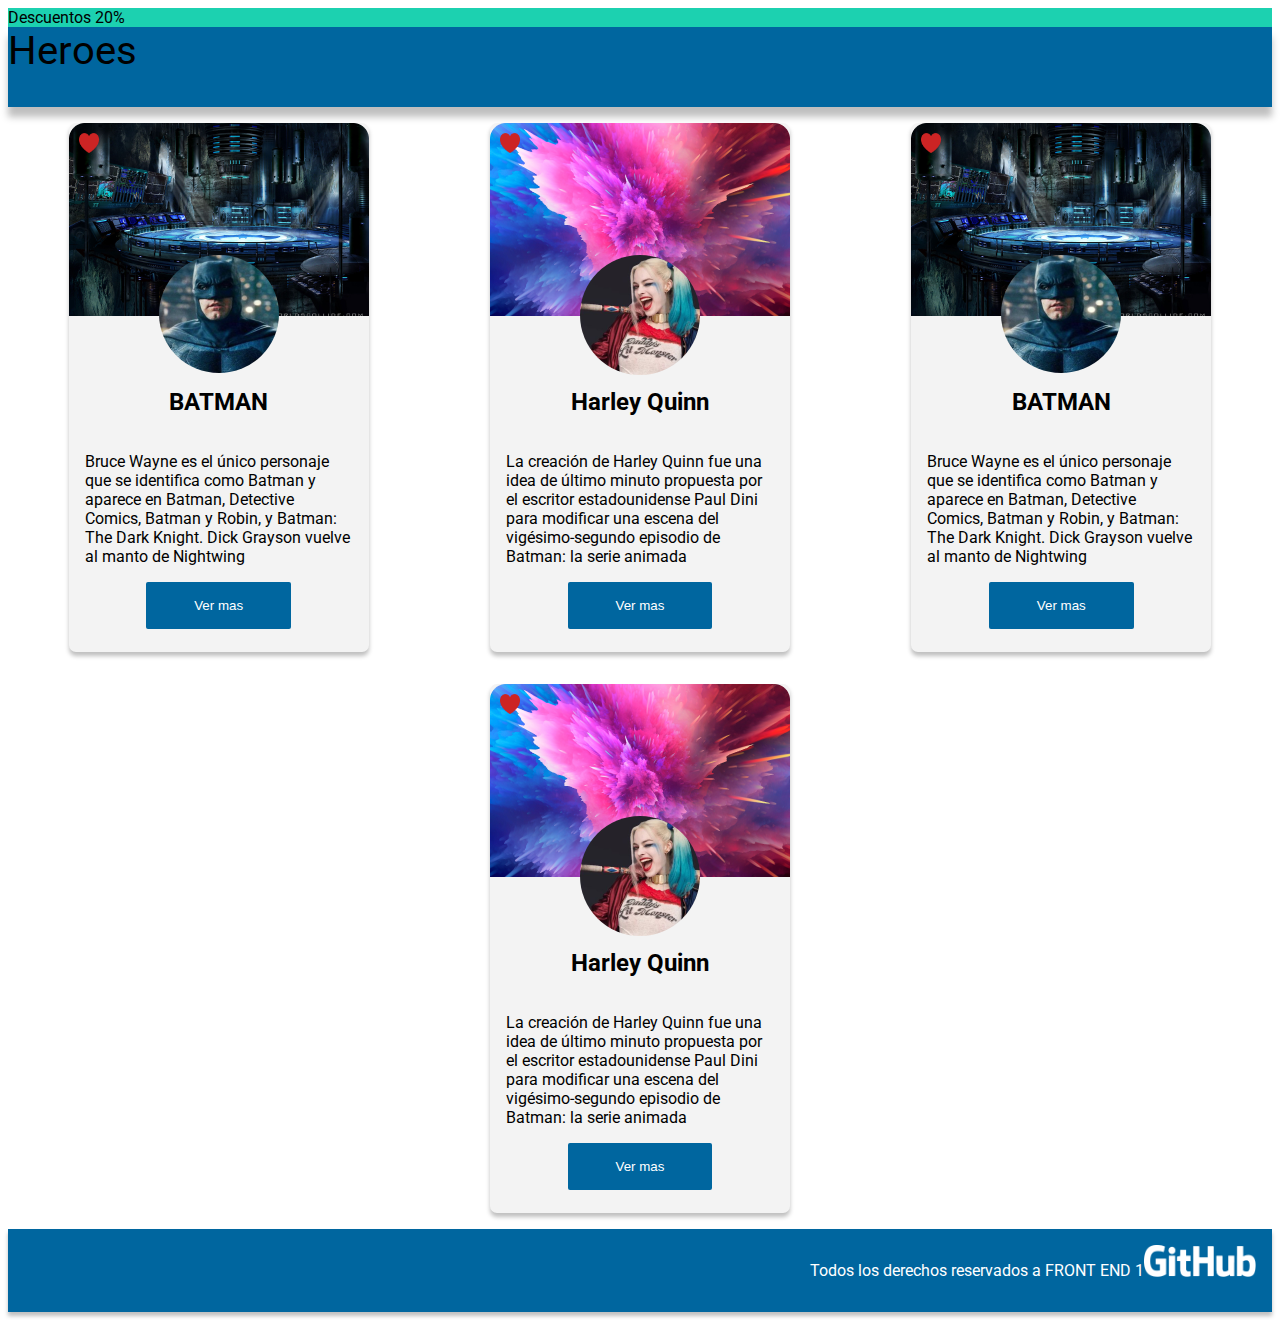
==== index.html @ ba0ce860 "heroes semana 5 equipo 2" ====
<!DOCTYPE html>
<html lang="en">
<head>
    <meta charset="UTF-8">
    <meta http-equiv="X-UA-Compatible" content="IE=edge">
    <meta name="viewport" content="width=device-width, initial-scale=1.0">
    <link rel="preconnect" href="https://fonts.googleapis.com">
    <link rel="preconnect" href="https://fonts.gstatic.com" crossorigin>
    <link href="https://fonts.googleapis.com/css2?family=Roboto&display=swap" rel="stylesheet">
    <link rel="stylesheet" href="css/style.css">
    <title>Heroes</title>
</head>
<body>
    <div class="barDiscount">Descuentos 20%</div>
    <header>        
        <div class="header2">
            <span>Heroes</span>
        </div>
    </header>
    <main>
        <div class="cards">
            <div class="card">
                <div>
                    <img src="img/fondoBatman.png" alt="Fondo Batman">
                </div>
                <img src="img/batman.png" alt="Batman" class="fotoPerfil">
                <div class="info">  
                    <h2>BATMAN</h2>
                    <p>Bruce Wayne es el único personaje que se identifica como Batman y aparece en Batman, Detective Comics, Batman y Robin, 
                        y Batman: The Dark Knight. Dick Grayson vuelve al manto de Nightwing</p>
                    <button>Ver mas</button>
                </div>
                <img src="img/corazon.png" alt="corazon" class="corazon">
            </div>
            <div class="card">
                <div>
                    <img src="img/fondoHarley.png" alt="Fondo Harley">
                </div>
                <img src="img/harley.png" alt="Harley" class="fotoPerfil">
                <div class="info">
                    <h2>Harley Quinn</h2>
                    <p>La creación de Harley Quinn fue una idea de último minuto propuesta por el escritor estadounidense Paul Dini para modificar 
                        una escena del vigésimo-segundo episodio de Batman: la serie animada</p>
                    <button>Ver mas</button>
                </div>
                <img src="img/corazon.png" alt="corazon" class="corazon" >
            </div>
            <div class="card">
                <div>
                    <img src="img/fondoBatman.png" alt="Fondo Batman">
                </div>
                <img src="img/batman.png" alt="Batman"  class="fotoPerfil">
                <div class="info">             
                    <h2>BATMAN</h2>
                    <p>Bruce Wayne es el único personaje que se identifica como Batman y aparece en Batman, Detective Comics, Batman y Robin, 
                        y Batman: The Dark Knight. Dick Grayson vuelve al manto de Nightwing</p>
                    <button>Ver mas</button>
                </div>
                <img src="img/corazon.png" alt="corazon" class="corazon">
            </div>    
            <div class="card">
                <div>
                    <img src="img/fondoHarley.png" alt="Fondo Harley">
                </div>
                <img src="img/harley.png" alt="Harley" class="fotoPerfil">
                <div class="info">
                    <h2>Harley Quinn</h2>
                    <p>La creación de Harley Quinn fue una idea de último minuto propuesta por el escritor estadounidense Paul Dini para modificar 
                        una escena del vigésimo-segundo episodio de Batman: la serie animada</p>
                    <button>Ver mas</button>
                </div>
                <img src="img/corazon.png" alt="corazon" class="corazon">
            </div> 
        </div>
           
    </main>
    <footer>
        <div>
            <p>Todos los derechos reservados a FRONT END 1</p>
            <img src="img/github.png" alt="github">
        </div>        
    </footer>
</body>
</html>
---- css/style.css ----
*{
    box-sizing: border-box;
}

body{
    font-family: 'Roboto', sans-serif;
    background: #FFFFFF;
}

.barDiscount{
    background-color: #1CD1B0; 
}

.header2{
    font-size: 40px;
    background: #00669F;
    box-shadow: 0px 10px 7px rgba(0, 0, 0, 0.25);
    height: 5rem;

}

.header2 span{
    font-weight: 400;
    font-size: 40px;
    line-height: 47px;
    color: #000000;
}

.cards{
    display: flex;
    flex-direction: row;
    justify-content: space-around;
    flex-wrap: wrap;
}

.corazon{
    width: 20px;
    height: 20px;
    position: absolute;
    top: 10px;
    left: 10px;


}

footer{
    background: #00669F;
    box-shadow: 0px 4px 4px rgba(0, 0, 0, 0.25);
    color: white;
    display: flex;
    justify-content: flex-end;
    padding: 1rem;
}

footer div{
    display: flex;
    justify-content: space-between;
}


footer img{
    height: 2rem;
    width: 7rem;
}


.fotoPerfil{
    border-radius: 50%;
    position: absolute;
    top: 25%;
    left: 30%;
}
    
p{
    font-size: 16px;
}

.info{
    display: flex;
    align-items: center;
    flex-direction: column;
    margin-top: 3rem;
    padding: 0 1rem;
} 


button{
    border: none;
    background: #00669F;
    border-radius: 2px;
    color: white;
    padding: 1rem 3rem;
}


.card{
    width: 300px;
    height: 529px;
    background: #F3F3F3;
    box-shadow: 0px 4px 4px rgba(0, 0, 0, 0.25);
    margin: 1rem;
    position: relative;
    border-radius: 7px;
}

@media (max-width:414px) {

    header {
        text-align: center;
    }

    main{
        display: flex;
        margin: 1rem;
    }
    .cards{
        display: flex;
        flex-direction: column;
        justify-content: space-around;
    }

    footer div{
        display: flex;
        flex-direction: column;
        align-items: center;
    }


}
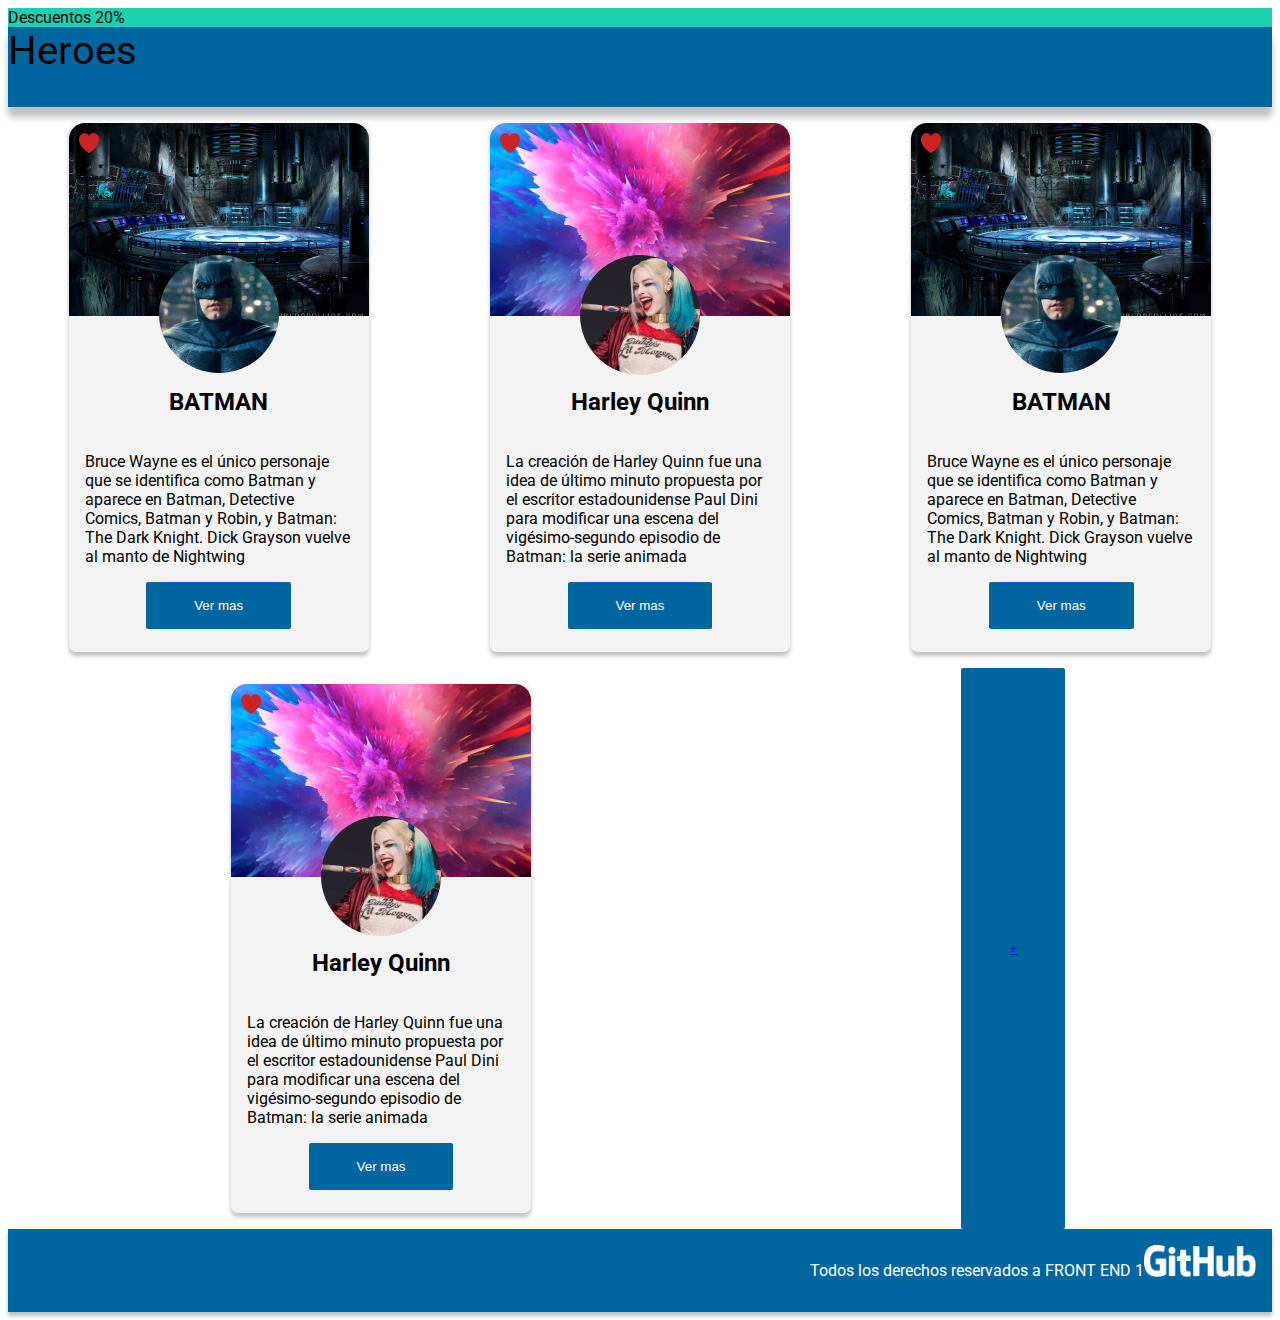
==== commit 61babba8: "form" ====
--- a/index.html
+++ b/index.html
@@ -71,6 +71,7 @@
                 </div>
                 <img src="img/corazon.png" alt="corazon" class="corazon">
             </div> 
+            <button><a href="form.html">+</a></button>
         </div>
            
     </main>
--- a/css/style.css
+++ b/css/style.css
@@ -42,6 +42,21 @@
 
 
 }
+
+form{
+    background-color: #00669F;
+    border-radius: 49.0901px;
+    display: flex;
+    justify-content: center;
+    align-items: center;
+    flex-direction: column;
+    color: white;
+}
+
+
+
+
+
 
 footer{
     background: #00669F;
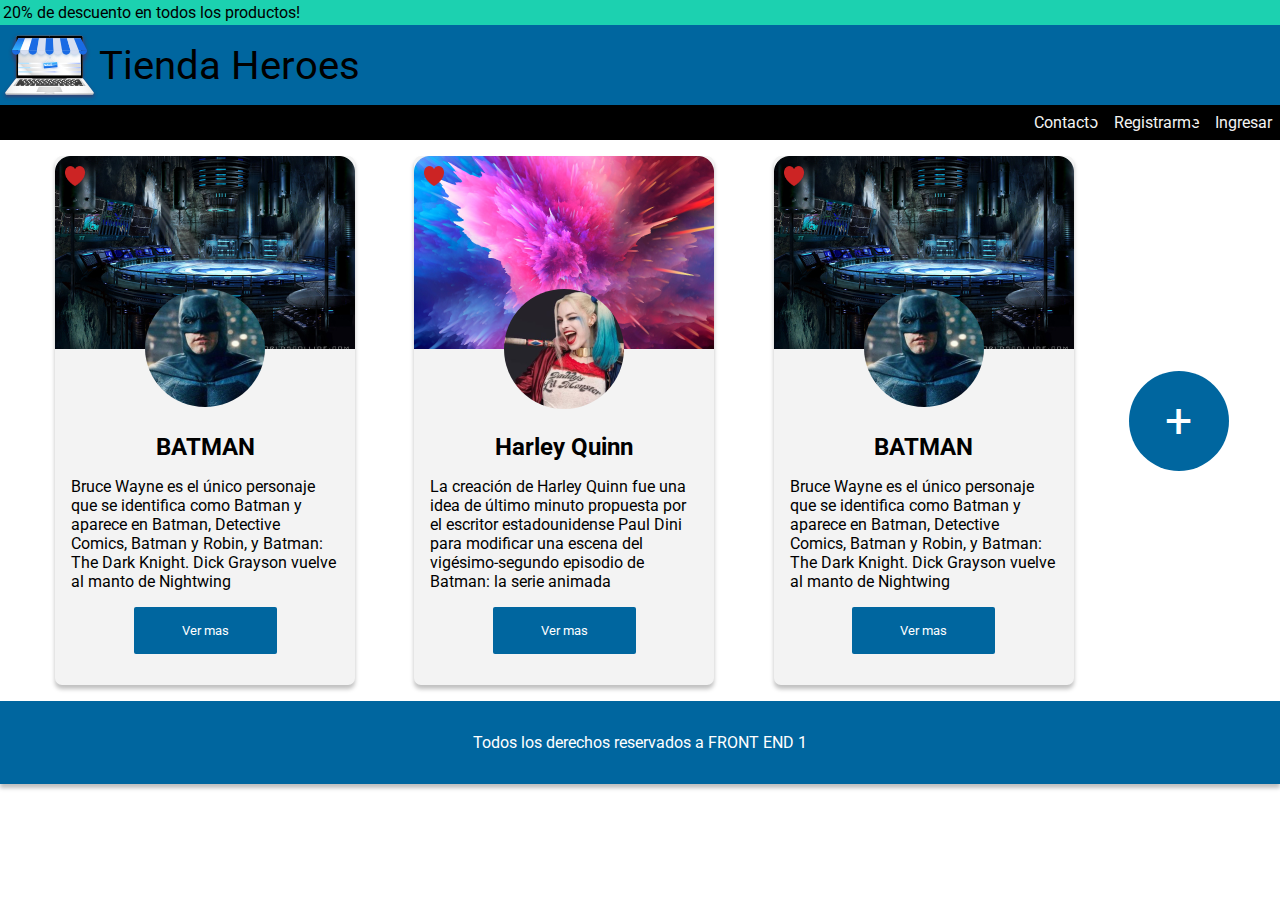
==== commit dc907b57: "actualizo form" ====
--- a/index.html
+++ b/index.html
@@ -11,12 +11,19 @@
     <title>Heroes</title>
 </head>
 <body>
-    <div class="barDiscount">Descuentos 20%</div>
+    <div class="barDiscount">20% de descuento en todos los productos!</div>
     <header>        
         <div class="header2">
-            <span>Heroes</span>
+            <a href="index.html"><img src="img/logo.svg" alt="logo">Tienda Heroes</a>   
         </div>
     </header>
+    <nav class="NavBar">
+        <ul class="enlaces">
+            <li><a href="">Contacto</a></li>
+            <li><a href="">Registrarme</a></li>
+            <li><a href="">Ingresar</a></li>
+        </ul>
+    </nav>
     <main>
         <div class="cards">
             <div class="card">
@@ -57,29 +64,12 @@
                     <button>Ver mas</button>
                 </div>
                 <img src="img/corazon.png" alt="corazon" class="corazon">
-            </div>    
-            <div class="card">
-                <div>
-                    <img src="img/fondoHarley.png" alt="Fondo Harley">
-                </div>
-                <img src="img/harley.png" alt="Harley" class="fotoPerfil">
-                <div class="info">
-                    <h2>Harley Quinn</h2>
-                    <p>La creación de Harley Quinn fue una idea de último minuto propuesta por el escritor estadounidense Paul Dini para modificar 
-                        una escena del vigésimo-segundo episodio de Batman: la serie animada</p>
-                    <button>Ver mas</button>
-                </div>
-                <img src="img/corazon.png" alt="corazon" class="corazon">
             </div> 
-            <button><a href="form.html">+</a></button>
-        </div>
-           
+            <a href="form.html" class="btnAgregar">+</a>
+        </div>           
     </main>
     <footer>
-        <div>
-            <p>Todos los derechos reservados a FRONT END 1</p>
-            <img src="img/github.png" alt="github">
-        </div>        
+        <p>Todos los derechos reservados a FRONT END 1</p>
     </footer>
 </body>
 </html>--- a/css/style.css
+++ b/css/style.css
@@ -1,14 +1,18 @@
 *{
     box-sizing: border-box;
+    padding: 0%;
+    margin: 0%;
+    font-family: 'Roboto', sans-serif;
 }
 
 body{
-    font-family: 'Roboto', sans-serif;
-    background: #FFFFFF;
+    background-color: #FFFFFF;
 }
 
 .barDiscount{
     background-color: #1CD1B0; 
+    padding: 0.2rem;
+
 }
 
 .header2{
@@ -16,21 +20,49 @@
     background: #00669F;
     box-shadow: 0px 10px 7px rgba(0, 0, 0, 0.25);
     height: 5rem;
-
-}
-
-.header2 span{
+    display: flex;
+    justify-content: flex-start;
+    align-items: center;
+
+}
+
+.header2 a{
     font-weight: 400;
     font-size: 40px;
     line-height: 47px;
     color: #000000;
+    text-decoration: none;
+    display: flex;
+    justify-content: flex-start;
+    align-items: center;
+}
+
+.NavBar{
+    background-color: #000000;
+    display: flex;
+    justify-content: flex-end;
+    align-items: center;
+}
+
+.enlaces{
+    display: flex;
+    justify-content: space-evenly;
+}
+
+.NavBar a{
+    text-decoration: none;
+    color: #F3F3F3;
+    display: flex;
+    justify-content: space-around;
+    margin: 0.5rem;
 }
 
 .cards{
     display: flex;
     flex-direction: row;
-    justify-content: space-around;
+    justify-content: space-evenly;
     flex-wrap: wrap;
+    align-items: center;
 }
 
 .corazon{
@@ -39,8 +71,35 @@
     position: absolute;
     top: 10px;
     left: 10px;
-
-
+}
+
+.btnAgregar{
+    background-color: #00669F;
+    width: 100px;
+    height: 100px;
+    border-radius: 50%;
+    display: flex;
+    justify-content: center;
+    align-items: center;
+    padding: 0%;
+}
+
+.btnAgregar{
+    color: white;
+    text-decoration: none;
+    font-size: 3rem;
+}
+
+.btnAgregar:hover, button:hover {
+    background-color:white;
+    border: #00669F 0.2rem solid;
+    color: #00669F;
+}
+
+.mainForm{
+    display: flex;
+    justify-content: center;
+    margin: 2rem;
 }
 
 form{
@@ -51,33 +110,75 @@
     align-items: center;
     flex-direction: column;
     color: white;
-}
-
-
-
-
-
+    width: 54rem;
+    height: 45rem;
+}
+
+form>div{
+    display: flex;
+    justify-content: space-around;
+    flex-direction: row;
+    width: 40rem;
+    height: 30rem;
+}
+
+hr{
+    color: white;
+}
+
+.inputs, .añadir{
+    width: 18.55rem;
+    height: 3rem;
+}
+
+form input, textarea, select, .agregarFoto{
+    border: 0.03rem solid rgba(0, 0, 0, 0.1);
+    border-radius: 0.5rem;
+}
+
+.divs{
+    display: flex;
+    flex-direction: column;
+    justify-content: space-between;
+    margin: 1rem 0;
+
+}
+
+
+.opciones label{
+    display: flex;
+    flex-direction: row;
+    margin: 0.5rem;
+}
+
+.divOpciones{
+    display: flex;
+    flex-direction: column;
+    
+}
+
+
+.añadir{
+    background-color: #1CD1B0;
+    color: #000000;
+    font-size: 2rem;
+    font-weight: bold;
+
+}
+
+label{
+    display: flex;
+    flex-direction: column;
+}
 
 footer{
     background: #00669F;
     box-shadow: 0px 4px 4px rgba(0, 0, 0, 0.25);
     color: white;
     display: flex;
-    justify-content: flex-end;
+    justify-content: center;
     padding: 1rem;
 }
-
-footer div{
-    display: flex;
-    justify-content: space-between;
-}
-
-
-footer img{
-    height: 2rem;
-    width: 7rem;
-}
-
 
 .fotoPerfil{
     border-radius: 50%;
@@ -88,16 +189,17 @@
     
 p{
     font-size: 16px;
+    margin: 1rem 0;
 }
 
 .info{
     display: flex;
     align-items: center;
     flex-direction: column;
-    margin-top: 3rem;
+    justify-content: space-between;
+    margin-top: 5rem;
     padding: 0 1rem;
 } 
-
 
 button{
     border: none;
@@ -106,14 +208,13 @@
     color: white;
     padding: 1rem 3rem;
 }
-
 
 .card{
     width: 300px;
     height: 529px;
     background: #F3F3F3;
     box-shadow: 0px 4px 4px rgba(0, 0, 0, 0.25);
-    margin: 1rem;
+    margin: 1rem 0.25rem;
     position: relative;
     border-radius: 7px;
 }
@@ -126,12 +227,16 @@
 
     main{
         display: flex;
+        align-items: center;
+        justify-content: center;
         margin: 1rem;
     }
+
     .cards{
         display: flex;
         flex-direction: column;
         justify-content: space-around;
+        
     }
 
     footer div{
